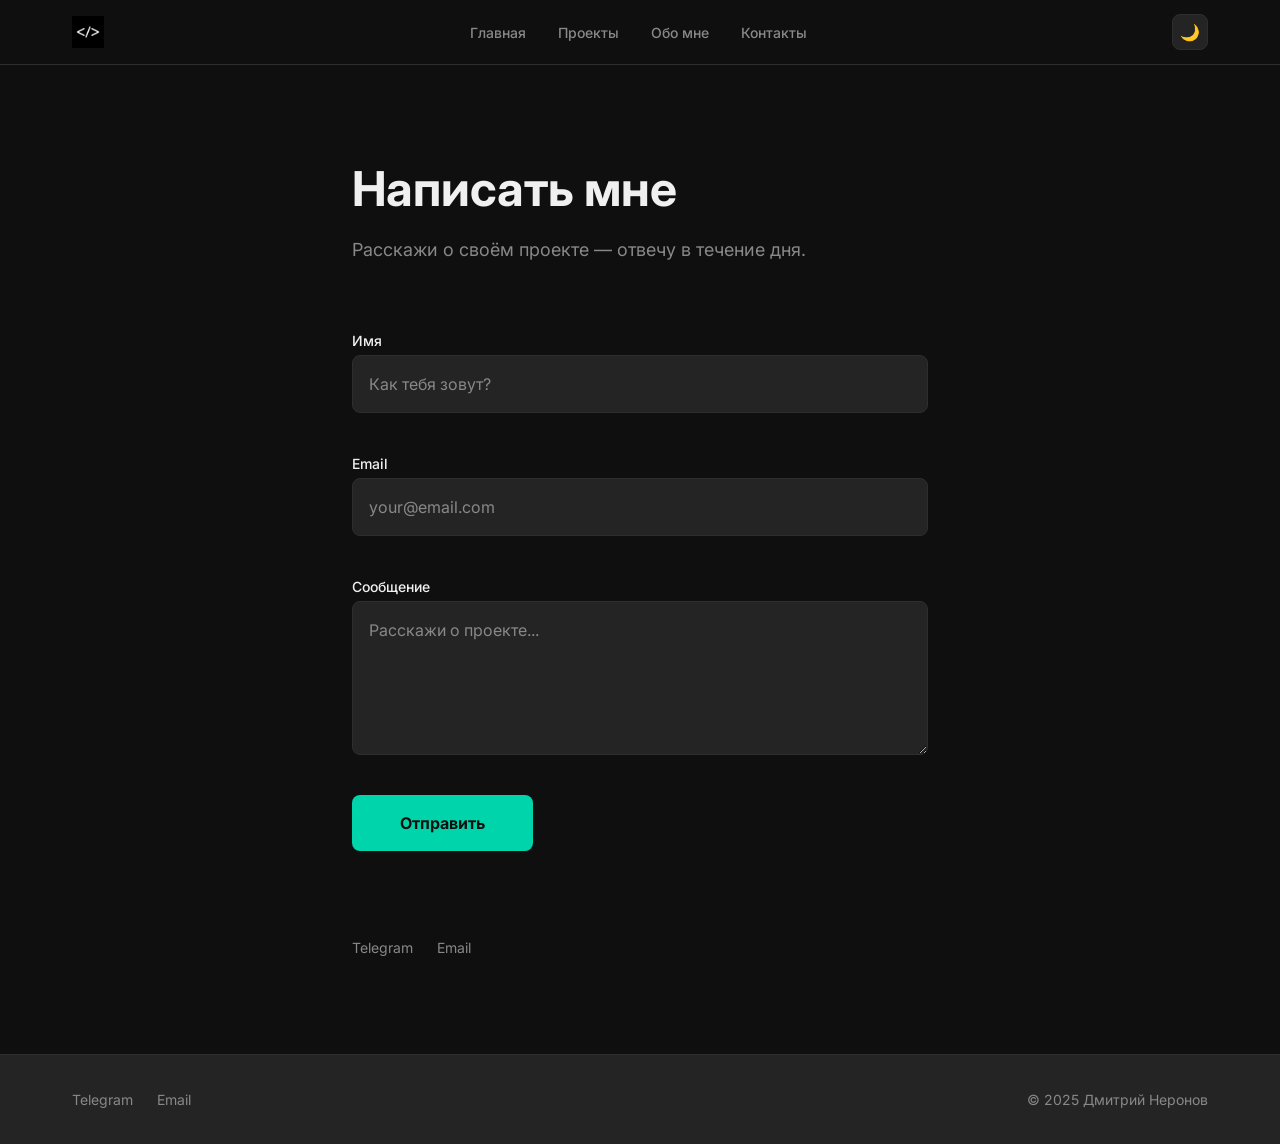
==== contact.html @ 832c9acf "feat: contact page with form validation" ====
<!doctype html>
<html lang="ru">
  <head>
    <meta charset="UTF-8" />
    <meta name="viewport" content="width=device-width, initial-scale=1.0" />
    <meta
      name="description"
      content="Frontend-разработчик. Делаю лендинги и сайты для бизнеса — адаптивно, без шаблонов, в срок."
    />
    <meta name="author" content="Дмитрий Неронов" />
    <meta property="og:title" content="Дмитрий — Frontend Developer" />
    <meta
      property="og:description"
      content="Делаю сайты для бизнеса. Лендинги, визитки, интерактивные страницы."
    />
    <meta
      property="og:image"
      content="https://isdmitryy.github.io/images/og-image.jpg"
    />
    <meta
      property="og:url"
      content="https://isdmitryy.github.io/contact.html"
    />
    <meta property="og:type" content="website" />
    <link rel="icon" type="image/png" href="images/icons/logo.png" />
    <link rel="apple-touch-icon" href="images/icons/logo.png" />
    <link rel="preconnect" href="https://fonts.googleapis.com" />
    <link rel="preconnect" href="https://fonts.gstatic.com" crossorigin />
    <link
      rel="preload"
      as="style"
      href="https://fonts.googleapis.com/css2?family=Inter:wght@400;500;700&display=swap"
    />
    <link
      rel="stylesheet"
      href="https://fonts.googleapis.com/css2?family=Inter:wght@400;500;700&display=swap"
      media="print"
      onload="this.media = 'all'"
    />
    <link rel="stylesheet" href="css/main.css" />
    <title>Контакты — Дмитрий Неронов</title>
  </head>
  <body>
    <header class="header">
      <div class="header__inner">
        <a href="index.html" class="header__logo">
          <img
            src="images/icons/logo.png"
            alt="Дмитрий — Frontend Developer"
            width="32"
            height="32"
          />
        </a>
        <nav class="header__nav" aria-label="Основная навигация">
          <ul class="header__list" id="nav-menu">
            <li class="header__item">
              <a href="index.html#hero" class="header__link">Главная</a>
            </li>
            <li class="header__item">
              <a href="index.html#projects" class="header__link">Проекты</a>
            </li>
            <li class="header__item">
              <a href="index.html#about" class="header__link">Обо мне</a>
            </li>
            <li class="header__item">
              <a href="contact.html" class="header__link">Контакты</a>
            </li>
          </ul>
        </nav>
        <button
          class="burger"
          aria-label="Открыть меню"
          aria-expanded="false"
          aria-controls="nav-menu"
        >
          <span class="burger__line"></span>
          <span class="burger__line"></span>
          <span class="burger__line"></span>
        </button>
        <button
          class="theme-toggle"
          aria-label="Переключить тему"
          title="Переключить тему"
        >
          <span class="theme-toggle__icon">🌙</span>
        </button>
      </div>
    </header>

    <main>
      <section class="contact" id="contact" aria-labelledby="contact-title">
        <div class="contact__inner">
          <h1 class="contact__title" id="contact-title">Написать мне</h1>
          <p class="contact__subtitle">
            Расскажи о своём проекте — отвечу в течение дня.
          </p>

          <form
            class="contact-form"
            name="contact"
            action="https://formspree.io/f/xwvzjrqb"
            method="POST"
            novalidate
          >
            <div class="contact-form__group">
              <label class="contact-form__label" for="name">Имя</label>
              <input
                class="contact-form__input"
                type="text"
                id="name"
                name="name"
                placeholder="Как тебя зовут?"
                required
                autocomplete="name"
              />
              <span class="contact-form__error" aria-live="polite"></span>
            </div>

            <div class="contact-form__group">
              <label class="contact-form__label" for="email">Email</label>
              <input
                class="contact-form__input"
                type="email"
                id="email"
                name="email"
                placeholder="your@email.com"
                required
                autocomplete="email"
              />
              <span class="contact-form__error" aria-live="polite"></span>
            </div>

            <div class="contact-form__group">
              <label class="contact-form__label" for="message">Сообщение</label>
              <textarea
                class="contact-form__input contact-form__input--textarea"
                id="message"
                name="message"
                placeholder="Расскажи о проекте..."
                rows="5"
                required
              ></textarea>
              <span class="contact-form__error" aria-live="polite"></span>
            </div>

            <button class="contact-form__btn" type="submit">Отправить</button>

            <p class="contact-form__success" aria-live="polite"></p>
          </form>

          <div class="contact__links">
            <a
              href="https://t.me/isDmitryy"
              class="contact__link"
              target="_blank"
              rel="noopener noreferrer"
              >Telegram</a
            >
            <a
              href="mailto:neronov.neronov-dmitriy@yandex.ru"
              class="contact__link"
              >Email</a
            >
          </div>
        </div>
      </section>
    </main>

    <footer class="footer">
      <div class="footer__inner">
        <div class="footer__contacts">
          <a
            href="https://t.me/isDmitryy"
            class="footer__link"
            target="_blank"
            rel="noopener noreferrer"
            >Telegram</a
          >
          <a
            href="mailto:neronov.neronov-dmitriy@yandex.ru"
            class="footer__link"
            >Email</a
          >
        </div>
        <p class="footer__copy">© 2025 Дмитрий Неронов</p>
      </div>
    </footer>
    <button class="scroll-top" aria-label="Наверх" title="Наверх">↑</button>
    <script src="js/main.js"></script>
  </body>
</html>
---- css/main.css ----
:root {
  --color-bg: #0f0f0f;
  --color-bg-secondary: #1a1a1a;
  --color-surface: #242424;
  --color-border: #2e2e2e;
  --color-text: #f0f0f0;
  --color-text-muted: #888888;
  --color-accent: #00d4aa;
  --color-accent-hover: #00bfa0;
}

[data-theme=light] {
  --color-bg: #ffffff;
  --color-bg-secondary: #f5f5f5;
  --color-surface: #ebebeb;
  --color-border: #dedede;
  --color-text: #1a1a1a;
  --color-text-muted: #666666;
  --color-accent: #00a88a;
  --color-accent-hover: #008f75;
}

*,
*::before,
*::after {
  box-sizing: border-box;
  margin: 0;
  padding: 0;
}

html {
  scroll-behavior: smooth;
}

body {
  font-family: "Inter", sans-serif;
  font-size: 1rem;
  font-weight: 400;
  line-height: 1.5;
  color: var(--color-text);
  background-color: var(--color-bg);
  -webkit-font-smoothing: antialiased;
}

main {
  padding-top: 64px;
}

img,
video {
  max-width: 100%;
  height: auto;
  display: block;
}

a {
  color: inherit;
  text-decoration: none;
}

ul,
ol {
  list-style: none;
}

button {
  cursor: pointer;
  border: none;
  background: none;
  font: inherit;
}

input,
textarea {
  font: inherit;
}

h1,
h2,
h3,
h4,
h5,
h6 {
  font-weight: 700;
  line-height: 1.2;
  color: var(--color-text);
}

h1 {
  font-size: 3rem;
}

h2 {
  font-size: 2.5rem;
}

h3 {
  font-size: 2rem;
}

h4 {
  font-size: 1.5rem;
}

p {
  line-height: 1.8;
  color: var(--color-text-muted);
}

.text-accent {
  color: var(--color-accent);
}

.text-muted {
  color: var(--color-text-muted);
}

@media (max-width: 768px) {
  h1 {
    font-size: 2.5rem;
  }
  h2 {
    font-size: 2rem;
  }
  h3 {
    font-size: 1.5rem;
  }
}
@media (max-width: 480px) {
  h1 {
    font-size: 2rem;
  }
  h2 {
    font-size: 1.5rem;
  }
  h3 {
    font-size: 1.125rem;
  }
}
.header {
  position: fixed;
  top: 0;
  left: 0;
  right: 0;
  z-index: 100;
  background-color: var(--color-bg);
  border-bottom: 1px solid var(--color-border);
  transition: background-color 0.3s ease;
}
.header__inner {
  width: 100%;
  max-width: 1200px;
  margin-inline: auto;
  padding-inline: 2rem;
}
@media (max-width: 768px) {
  .header__inner {
    padding-inline: 1.5rem;
  }
}
@media (max-width: 480px) {
  .header__inner {
    padding-inline: 1rem;
  }
}
.header__inner {
  display: flex;
  align-items: center;
  justify-content: space-between;
  height: 64px;
}
.header__logo {
  font-size: 1.125rem;
  font-weight: 700;
  color: var(--color-text);
  display: flex;
  align-items: center;
  gap: 0.5rem;
}
.header__logo img {
  width: 32px;
  height: 32px;
}
.header__list {
  display: flex;
  align-items: center;
  justify-content: center;
  gap: 2rem;
}
.header__link {
  font-size: 0.875rem;
  font-weight: 500;
  color: var(--color-text-muted);
  transition: color 0.15s ease;
}
.header__link:hover {
  color: var(--color-accent);
}
.header__link.is-active {
  color: var(--color-accent);
}

.theme-toggle {
  display: flex;
  align-items: center;
  justify-content: center;
  width: 36px;
  height: 36px;
  border-radius: 8px;
  background-color: var(--color-surface);
  border: 1px solid var(--color-border);
  cursor: pointer;
  transition: border-color 0.15s ease;
  font-size: 1rem;
}
.theme-toggle:hover {
  border-color: var(--color-accent);
}

.burger {
  display: none;
  flex-direction: column;
  gap: 5px;
  padding: 0.5rem;
  background: none;
  border: none;
  cursor: pointer;
}
@media (max-width: 768px) {
  .burger {
    display: flex;
  }
}
.burger__line {
  display: block;
  width: 24px;
  height: 2px;
  background-color: var(--color-text);
  border-radius: 2px;
  transition: transform 0.15s ease, opacity 0.15s ease;
}
.burger.is-active .burger__line:nth-child(1) {
  transform: translateY(7px) rotate(45deg);
}
.burger.is-active .burger__line:nth-child(2) {
  opacity: 0;
}
.burger.is-active .burger__line:nth-child(3) {
  transform: translateY(-7px) rotate(-45deg);
}

@media (max-width: 768px) {
  .header__nav {
    display: none;
    position: absolute;
    top: 64px;
    left: 0;
    right: 0;
    background-color: var(--color-bg);
    border-bottom: 1px solid var(--color-border);
    padding: 1.5rem;
  }
  .header__nav.is-open {
    display: block;
  }
  .header__list {
    flex-direction: column;
    align-items: flex-start;
    gap: 1rem;
  }
}
.hero {
  min-height: 100vh;
  display: flex;
  align-items: center;
  justify-content: center;
  background-color: var(--color-bg);
  padding-block: 6rem;
}
.hero__content {
  width: 100%;
  max-width: 1200px;
  margin-inline: auto;
  padding-inline: 2rem;
}
@media (max-width: 768px) {
  .hero__content {
    padding-inline: 1.5rem;
  }
}
@media (max-width: 480px) {
  .hero__content {
    padding-inline: 1rem;
  }
}
.hero__content {
  max-width: 800px;
  text-align: center;
}
.hero__title {
  font-size: 3rem;
  font-weight: 700;
  color: var(--color-text);
  line-height: 1.2;
  margin-bottom: 1.5rem;
}
@media (max-width: 768px) {
  .hero__title {
    font-size: 2.5rem;
  }
}
@media (max-width: 480px) {
  .hero__title {
    font-size: 2rem;
  }
}
.hero__subtitle {
  font-size: 1.125rem;
  color: var(--color-text-muted);
  line-height: 1.8;
  margin-bottom: 3rem;
  max-width: 600px;
  margin-inline: auto;
}
@media (max-width: 480px) {
  .hero__subtitle {
    font-size: 1rem;
  }
}
.hero__actions {
  display: flex;
  gap: 1rem;
  justify-content: center;
  flex-wrap: wrap;
}
.hero__btn, .hero__btn--secondary {
  display: inline-flex;
  align-items: center;
  padding: 1rem 2rem;
  background-color: var(--color-accent);
  color: #0f0f0f;
  font-weight: 700;
  font-size: 1rem;
  border-radius: 8px;
  transition: background-color 0.15s ease;
}
.hero__btn:hover, .hero__btn--secondary:hover {
  background-color: var(--color-accent-hover);
}
.hero__btn--secondary {
  background-color: transparent;
  color: var(--color-text);
  border: 1px solid var(--color-border);
}
.hero__btn--secondary:hover {
  border-color: var(--color-accent);
  color: var(--color-accent);
  background-color: transparent;
}

.projects {
  padding-block: 6rem;
  background-color: var(--color-bg-secondary);
}
.projects__inner {
  width: 100%;
  max-width: 1200px;
  margin-inline: auto;
  padding-inline: 2rem;
}
@media (max-width: 768px) {
  .projects__inner {
    padding-inline: 1.5rem;
  }
}
@media (max-width: 480px) {
  .projects__inner {
    padding-inline: 1rem;
  }
}
.projects__title {
  text-align: center;
  margin-bottom: 4rem;
  color: var(--color-text);
}
.projects__grid {
  display: grid;
  grid-template-columns: repeat(3, 1fr);
  gap: 2rem;
}
@media (max-width: 768px) {
  .projects__grid {
    grid-template-columns: repeat(2, 1fr);
  }
}
@media (max-width: 480px) {
  .projects__grid {
    grid-template-columns: 1fr;
  }
}

.project-card {
  background-color: var(--color-surface);
  border-radius: 16px;
  overflow: hidden;
  border: 1px solid var(--color-border);
  transition: transform 0.3s ease, border-color 0.3s ease;
}
.project-card:hover {
  transform: translateY(-4px);
  border-color: var(--color-accent);
}
.project-card__img {
  width: 100%;
  height: 200px;
  -o-object-fit: cover;
     object-fit: cover;
}
.project-card__body {
  padding: 1.5rem;
  display: flex;
  flex-direction: column;
  gap: 0.5rem;
}
.project-card__title {
  font-size: 1.125rem;
  font-weight: 700;
  color: var(--color-text);
}
.project-card__desc {
  font-size: 0.875rem;
  color: var(--color-text-muted);
  line-height: 1.5;
  flex: 1;
}
.project-card__link {
  display: inline-flex;
  align-items: center;
  gap: 0.25rem;
  font-size: 0.875rem;
  font-weight: 500;
  color: var(--color-accent);
  transition: color 0.15s ease;
  margin-top: 0.5rem;
}
.project-card__link:hover {
  color: var(--color-accent-hover);
}

.about {
  padding-block: 6rem;
  background-color: var(--color-bg);
}
.about__inner {
  width: 100%;
  max-width: 1200px;
  margin-inline: auto;
  padding-inline: 2rem;
}
@media (max-width: 768px) {
  .about__inner {
    padding-inline: 1.5rem;
  }
}
@media (max-width: 480px) {
  .about__inner {
    padding-inline: 1rem;
  }
}
.about__inner {
  max-width: 720px;
}
.about__title {
  margin-bottom: 3rem;
  color: var(--color-text);
}
.about__text {
  font-size: 1.125rem;
  line-height: 1.8;
  color: var(--color-text-muted);
  margin-bottom: 1.5rem;
}
.about__text:last-child {
  margin-bottom: 0;
  color: var(--color-accent);
  font-weight: 500;
}

.footer {
  background-color: var(--color-surface);
  border-top: 1px solid var(--color-border);
  padding-block: 2rem;
}
.footer__inner {
  width: 100%;
  max-width: 1200px;
  margin-inline: auto;
  padding-inline: 2rem;
}
@media (max-width: 768px) {
  .footer__inner {
    padding-inline: 1.5rem;
  }
}
@media (max-width: 480px) {
  .footer__inner {
    padding-inline: 1rem;
  }
}
.footer__inner {
  display: flex;
  align-items: center;
  justify-content: space-between;
}
@media (max-width: 480px) {
  .footer__inner {
    flex-direction: column;
    gap: 1rem;
    text-align: center;
  }
}
.footer__contacts {
  display: flex;
  gap: 1.5rem;
}
.footer__link {
  font-size: 0.875rem;
  color: var(--color-text-muted);
  transition: color 0.15s ease;
}
.footer__link:hover {
  color: var(--color-accent);
}
.footer__copy {
  font-size: 0.875rem;
  color: var(--color-text-muted);
}

.scroll-top {
  position: fixed;
  bottom: 2rem;
  right: 2rem;
  width: 44px;
  height: 44px;
  border-radius: 50%;
  background-color: var(--color-accent);
  color: #0f0f0f;
  font-size: 1.125rem;
  font-weight: 700;
  border: none;
  cursor: pointer;
  display: flex;
  align-items: center;
  justify-content: center;
  opacity: 0;
  visibility: hidden;
  transform: translateY(10px);
  transition: opacity 0.3s ease, visibility 0.3s ease, transform 0.3s ease;
  z-index: 99;
}
.scroll-top.is-visible {
  opacity: 1;
  visibility: visible;
  transform: translateY(0);
}
.scroll-top:hover {
  background-color: var(--color-accent-hover);
}

.fade-up {
  opacity: 0;
  transform: translateY(30px);
  transition: opacity 0.6s ease, transform 0.6s ease;
}
.fade-up.is-visible {
  opacity: 1;
  transform: translateY(0);
}

.fade-up--delay-1 {
  transition-delay: 0.1s;
}

.fade-up--delay-2 {
  transition-delay: 0.2s;
}

.fade-up--delay-3 {
  transition-delay: 0.3s;
}

.contact {
  min-height: 100vh;
  padding-block: 6rem;
  background-color: var(--color-bg);
  display: flex;
  align-items: center;
  justify-content: center;
}
.contact__inner {
  width: 100%;
  max-width: 1200px;
  margin-inline: auto;
  padding-inline: 2rem;
}
@media (max-width: 768px) {
  .contact__inner {
    padding-inline: 1.5rem;
  }
}
@media (max-width: 480px) {
  .contact__inner {
    padding-inline: 1rem;
  }
}
.contact__inner {
  max-width: 640px;
}
.contact__title {
  margin-bottom: 1rem;
  color: var(--color-text);
}
.contact__subtitle {
  color: var(--color-text-muted);
  margin-bottom: 4rem;
  font-size: 1.125rem;
}
.contact__links {
  display: flex;
  gap: 1.5rem;
  margin-top: 3rem;
}
.contact__link {
  font-size: 0.875rem;
  color: var(--color-text-muted);
  transition: color 0.15s ease;
}
.contact__link:hover {
  color: var(--color-accent);
}

.contact-form {
  display: flex;
  flex-direction: column;
  gap: 1.5rem;
}
.contact-form__group {
  display: flex;
  flex-direction: column;
  gap: 0.25rem;
}
.contact-form__label {
  font-size: 0.875rem;
  font-weight: 500;
  color: var(--color-text);
}
.contact-form__input {
  width: 100%;
  padding: 1rem;
  background-color: var(--color-surface);
  border: 1px solid var(--color-border);
  border-radius: 8px;
  color: var(--color-text);
  font-size: 1rem;
  transition: border-color 0.15s ease;
  outline: none;
}
.contact-form__input::-moz-placeholder {
  color: var(--color-text-muted);
}
.contact-form__input::placeholder {
  color: var(--color-text-muted);
}
.contact-form__input:focus {
  border-color: var(--color-accent);
}
.contact-form__input--textarea {
  resize: vertical;
  min-height: 120px;
  font-family: "Inter", sans-serif;
}
.contact-form__input.is-error {
  border-color: #ff4d4d;
}
.contact-form__error {
  font-size: 0.75rem;
  color: #ff4d4d;
  min-height: 1em;
}
.contact-form__btn {
  align-self: flex-start;
  padding: 1rem 3rem;
  background-color: var(--color-accent);
  color: #0f0f0f;
  font-weight: 700;
  font-size: 1rem;
  border-radius: 8px;
  border: none;
  cursor: pointer;
  transition: background-color 0.15s ease;
}
.contact-form__btn:hover {
  background-color: var(--color-accent-hover);
}
.contact-form__btn:disabled {
  opacity: 0.6;
  cursor: not-allowed;
}
.contact-form__success {
  color: var(--color-accent);
  font-size: 0.875rem;
  min-height: 1em;
}/*# sourceMappingURL=main.css.map */
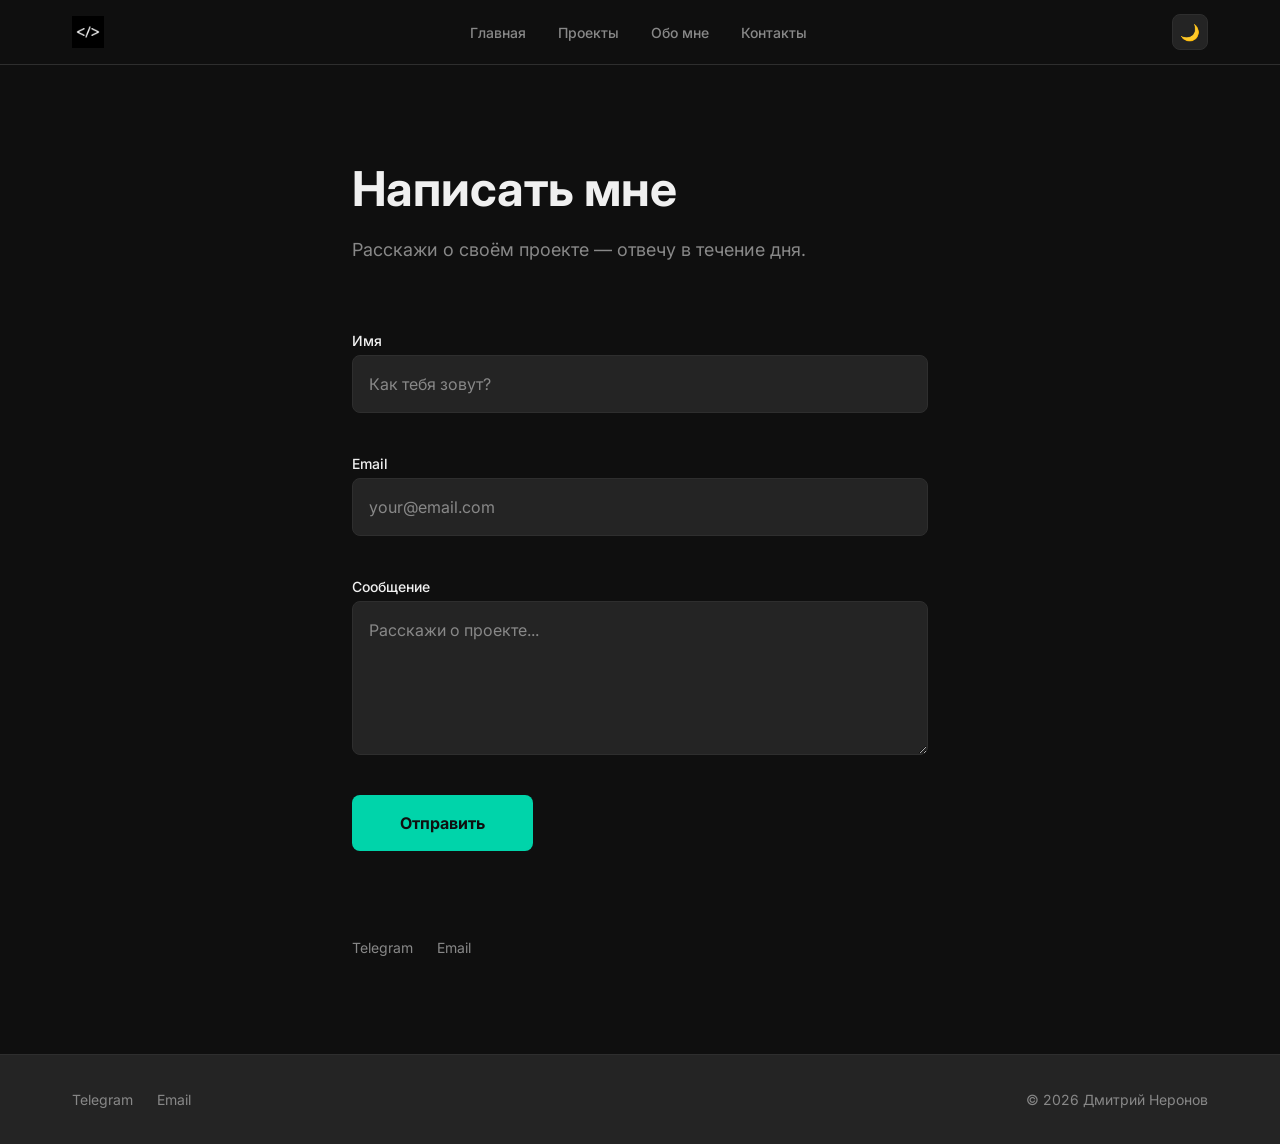
==== commit 500e2ca5: "feat: contact page with form validation" ====
--- a/contact.html
+++ b/contact.html
@@ -182,7 +182,7 @@
             >Email</a
           >
         </div>
-        <p class="footer__copy">© 2025 Дмитрий Неронов</p>
+        <p class="footer__copy">© 2026 Дмитрий Неронов</p>
       </div>
     </footer>
     <button class="scroll-top" aria-label="Наверх" title="Наверх">↑</button>
